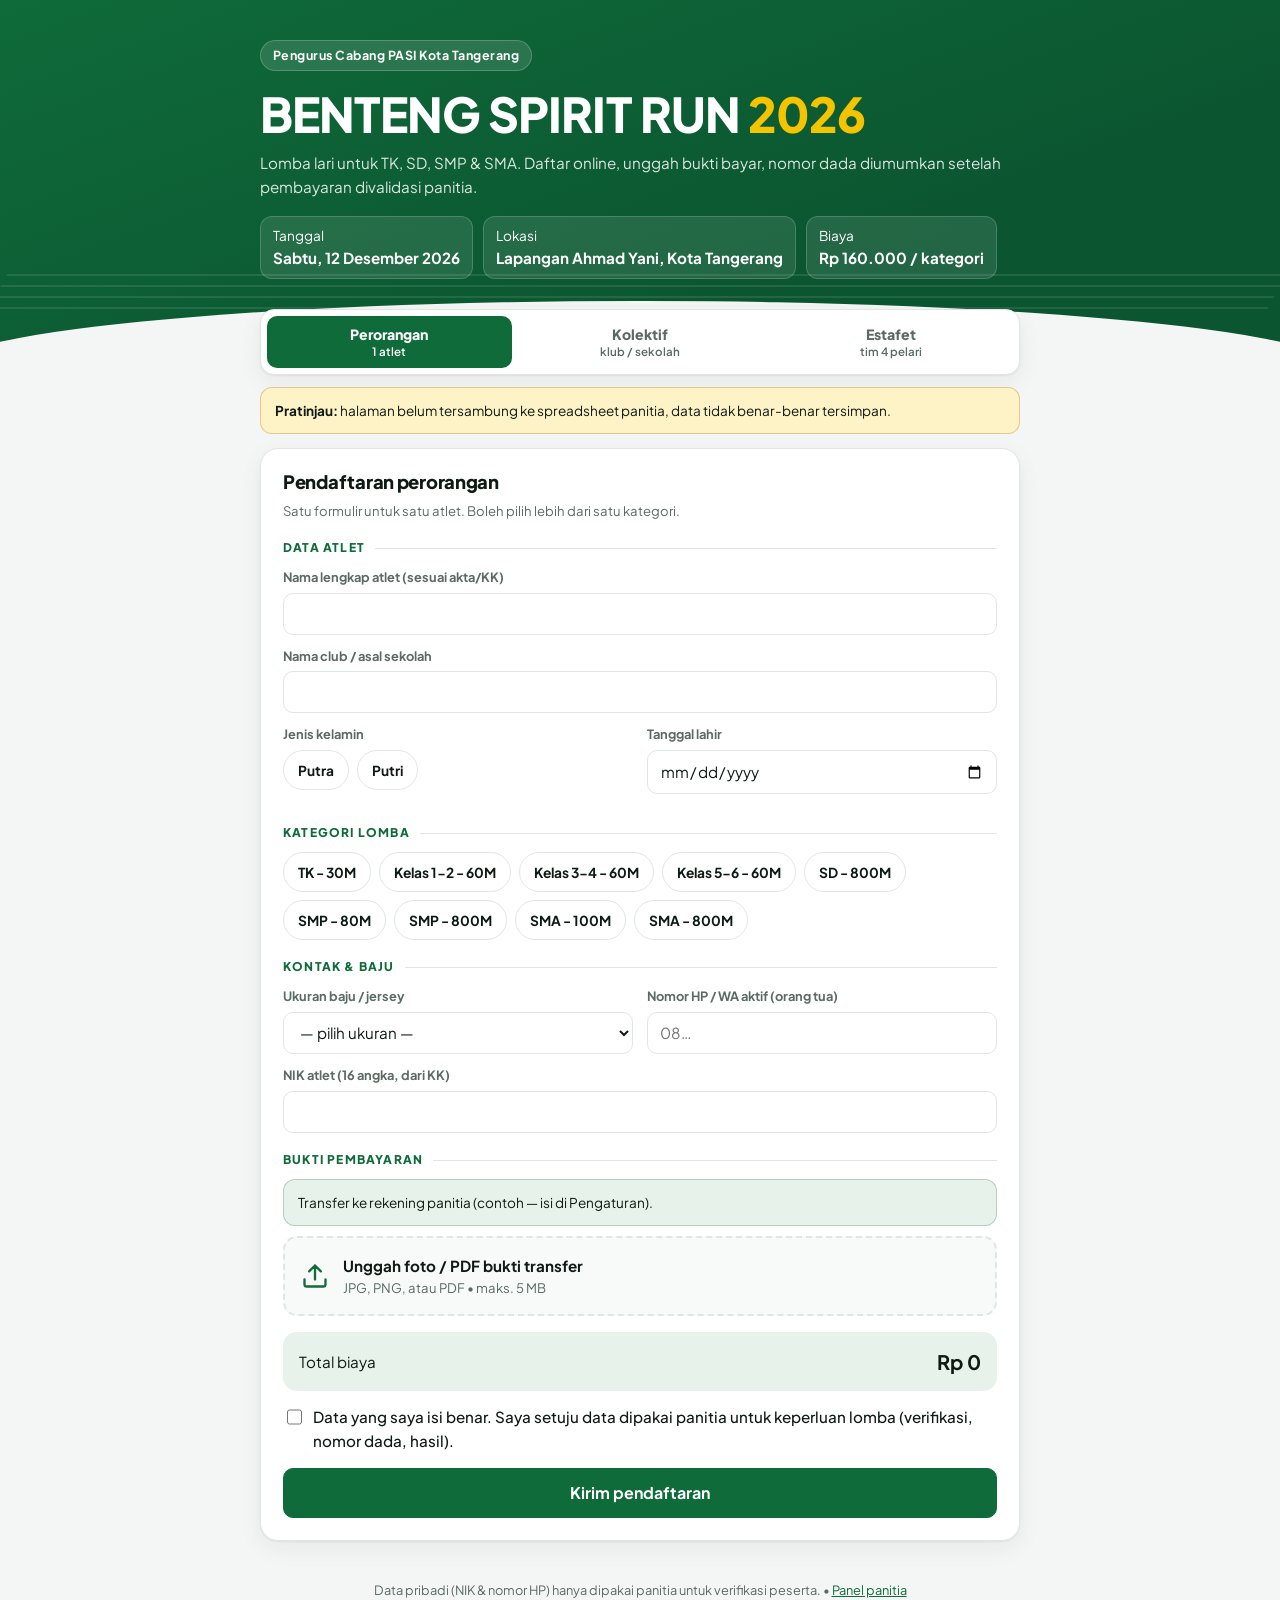
==== daftar.html @ 8a12baec "Terbitkan website" ====
<!doctype html>
<html lang="id">
<head>
<meta charset="utf-8">
<meta name="viewport" content="width=device-width,initial-scale=1">
<title>Pendaftaran Benteng Spirit Run</title>
<meta name="description" content="Pendaftaran online lomba atletik Benteng Spirit Run — PASI Kota Tangerang. Daftar perorangan, kolektif per klub/sekolah, atau tim estafet.">
<meta property="og:title" content="Pendaftaran Benteng Spirit Run">
<meta property="og:description" content="Daftar lomba lari anak & pelajar: perorangan, kolektif klub/sekolah, dan estafet. Unggah bukti bayar langsung.">
<meta name="theme-color" content="#0f6b3a">
<link rel="icon" href="data:image/svg+xml,%3Csvg xmlns='http://www.w3.org/2000/svg' viewBox='0 0 32 32'%3E%3Crect width='32' height='32' rx='8' fill='%230f6b3a'/%3E%3Cpath d='M7 22h4l3-9 4 11 3-7h4' fill='none' stroke='%23f5c400' stroke-width='3' stroke-linecap='round' stroke-linejoin='round'/%3E%3C/svg%3E">
<link rel="preconnect" href="https://fonts.googleapis.com"><link rel="preconnect" href="https://fonts.gstatic.com" crossorigin>
<link href="https://fonts.googleapis.com/css2?family=Plus+Jakarta+Sans:wght@400;500;600;700;800&display=swap" rel="stylesheet">
<link rel="stylesheet" href="assets/app.css">
<style>
  body{background:var(--bg)}
  .hero{position:relative;overflow:hidden;background:linear-gradient(160deg,#0f6b3a 0%,#0b5530 70%);color:#fff;padding:40px 16px 90px}
  .hero::after{content:"";position:absolute;left:-5%;right:-5%;bottom:-2px;height:70px;background:var(--bg);border-radius:50% 50% 0 0/100% 100% 0 0}
  .hero .lanes{position:absolute;inset:auto 0 60px 0;height:44px;background:repeating-linear-gradient(0deg,rgb(255 255 255/.14) 0 2px,transparent 2px 11px);transform:skewX(-30deg);opacity:.7}
  .hero-in{width:min(760px,100%);margin:auto;position:relative;z-index:1}
  .hero .eyebrow{display:inline-flex;gap:8px;align-items:center;background:rgb(255 255 255/.12);border:1px solid rgb(255 255 255/.2);padding:5px 12px;border-radius:999px;font-size:.78rem;font-weight:700;letter-spacing:.04em}
  .hero h1{font-size:clamp(1.9rem,5vw + .5rem,3rem);margin:14px 0 8px;color:#fff;letter-spacing:-.02em}
  .hero h1 span{color:var(--accent)}
  .hero p{color:rgb(255 255 255/.85);margin:0}
  .facts{display:flex;flex-wrap:wrap;gap:10px;margin-top:18px}
  .facts div{background:rgb(255 255 255/.1);border:1px solid rgb(255 255 255/.18);border-radius:12px;padding:8px 12px;font-size:.85rem}
  .facts b{display:block;font-size:.95rem}
  .wrapf{width:min(760px,100% - 24px);margin:-60px auto 40px;position:relative;z-index:2}
  .tabs{display:grid;grid-template-columns:repeat(3,1fr);gap:6px;background:var(--surface);border:1px solid var(--line);border-radius:14px;padding:6px;box-shadow:var(--shadow)}
  .tabs button{border:0;background:none;border-radius:10px;padding:10px 6px;font-weight:800;cursor:pointer;color:var(--muted);font-size:.88rem;line-height:1.2}
  .tabs button small{display:block;font-weight:600;font-size:.72rem;margin-top:2px}
  .tabs button[aria-selected="true"]{background:var(--brand);color:var(--on-brand)}
  .formcard{background:var(--surface);border:1px solid var(--line);border-radius:18px;padding:22px;margin-top:14px;box-shadow:var(--shadow)}
  .formcard h2{font-size:1.15rem}
  .sec{font-size:.75rem;font-weight:800;letter-spacing:.1em;text-transform:uppercase;color:var(--brand);margin:18px 0 10px;display:flex;align-items:center;gap:10px}
  .sec::after{content:"";flex:1;height:1px;background:var(--line)}
  .chips{display:flex;flex-wrap:wrap;gap:8px}
  .chip{position:relative}
  .chip input{position:absolute;opacity:0;inset:0;cursor:pointer}
  .chip span{display:inline-flex;align-items:center;min-height:40px;padding:0 14px;border-radius:999px;border:1.5px solid var(--line);font-weight:700;font-size:.86rem;background:var(--surface);transition:.15s}
  .chip input:checked+span{background:var(--brand-soft);border-color:var(--brand);color:var(--brand)}
  .chip input:focus-visible+span{outline:3px solid color-mix(in srgb,var(--brand) 60%,transparent);outline-offset:2px}
  .drop{display:flex;align-items:center;gap:14px;border:2px dashed var(--line);border-radius:14px;padding:16px;cursor:pointer;background:var(--surface-2);transition:.15s}
  .drop:hover,.drop.over{border-color:var(--brand);background:var(--brand-soft)}
  .drop svg{width:28px;height:28px;color:var(--brand);flex:none}
  .drop img{width:64px;height:64px;object-fit:cover;border-radius:10px}
  .total{display:flex;justify-content:space-between;align-items:center;gap:12px;flex-wrap:wrap;background:var(--brand-soft);border-radius:14px;padding:14px 16px;margin-top:16px}
  .total b{font-size:1.25rem}
  .rowk{border:1px solid var(--line);border-radius:14px;padding:14px;margin-bottom:10px;position:relative;background:var(--surface-2)}
  .rowk .no{position:absolute;top:-10px;left:12px;background:var(--brand);color:var(--on-brand);font-weight:800;font-size:.72rem;padding:2px 9px;border-radius:999px}
  .rowk .del{position:absolute;top:8px;right:8px}
  .done{text-align:center;padding:30px 10px}
  .done .ok{width:72px;height:72px;border-radius:50%;background:var(--ok-bg);color:var(--ok);display:grid;place-items:center;margin:0 auto 14px}
  .done .ok svg{width:38px;height:38px}
  footer{text-align:center;color:var(--muted);font-size:.8rem;padding:0 16px 30px}
  .err{color:var(--bad);font-size:.8rem;font-weight:700}
</style>
</head>
<body>
<header class="hero">
  <div class="lanes" aria-hidden="true"></div>
  <div class="hero-in">
    <span class="eyebrow" id="h-org">PASI Kota Tangerang</span>
    <h1 id="h-nama">BENTENG SPIRIT <span>RUN</span></h1>
    <p>Lomba lari untuk TK, SD, SMP & SMA. Daftar online, unggah bukti bayar, nomor dada diumumkan setelah pembayaran divalidasi panitia.</p>
    <div class="facts" id="facts"></div>
  </div>
</header>

<main class="wrapf">
  <div class="tabs" role="tablist" aria-label="Jenis pendaftaran">
    <button role="tab" aria-selected="true" data-tab="perorangan">Perorangan<small>1 atlet</small></button>
    <button role="tab" aria-selected="false" data-tab="kolektif">Kolektif<small>klub / sekolah</small></button>
    <button role="tab" aria-selected="false" data-tab="estafet">Estafet<small>tim 4 pelari</small></button>
  </div>
  <div id="note-top"></div>
  <section class="formcard" id="panel"></section>
</main>
<footer>Data pribadi (NIK & nomor HP) hanya dipakai panitia untuk verifikasi peserta. • <a href="index.html">Panel panitia</a></footer>

<div id="toasts" class="toasts" aria-live="polite"></div>
<div id="loading" class="loading hidden" role="alert"><div style="text-align:center"><div class="spinner" style="margin:auto"></div><p id="loading-msg">Mengirim…</p></div></div>

<script src="assets/config.js"></script>
<script src="assets/api.js"></script>
<script src="assets/daftar.js"></script>
</body>
</html>
---- assets/app.css ----
:root{
  --brand:#0f6b3a; --brand-2:#0b5530; --brand-soft:#e6f2ea; --on-brand:#ffffff; --accent:#f5c400; --on-accent:#1d1800;
  --bg:#f4f6f5; --surface:#ffffff; --surface-2:#f8faf9; --line:#e0e7e3; --text:#0f1a14; --muted:#5b6b63;
  --ok:#15803d; --ok-bg:#dcfce7; --warn:#a16207; --warn-bg:#fef3c7; --bad:#b91c1c; --bad-bg:#fee2e2; --info:#1d4ed8; --info-bg:#dbeafe;
  --radius:14px; --radius-sm:10px;
  --shadow:0 1px 2px rgb(15 26 20/.06),0 8px 24px rgb(15 26 20/.06);
  --font:"Plus Jakarta Sans",system-ui,-apple-system,"Segoe UI",Roboto,sans-serif;
  --side:252px;
  color-scheme:light;
}
@media (prefers-color-scheme:dark){:root:not([data-theme="light"]){
  --brand:#4ccf86; --brand-2:#36b56f; --on-brand:#04140b; --brand-soft:#11261b; --bg:#0a100d; --surface:#111a15; --surface-2:#0e1612; --line:#22322a; --text:#e6efe9; --muted:#97a89f;
  --ok:#4ade80; --ok-bg:#12301e; --warn:#fbbf24; --warn-bg:#33270b; --bad:#f87171; --bad-bg:#3a1414; --info:#93c5fd; --info-bg:#142540;
  --shadow:0 1px 2px rgb(0 0 0/.4),0 8px 24px rgb(0 0 0/.35); color-scheme:dark;}}
:root[data-theme="dark"]{
  --brand:#4ccf86; --brand-2:#36b56f; --on-brand:#04140b; --brand-soft:#11261b; --bg:#0a100d; --surface:#111a15; --surface-2:#0e1612; --line:#22322a; --text:#e6efe9; --muted:#97a89f;
  --ok:#4ade80; --ok-bg:#12301e; --warn:#fbbf24; --warn-bg:#33270b; --bad:#f87171; --bad-bg:#3a1414; --info:#93c5fd; --info-bg:#142540;
  --shadow:0 1px 2px rgb(0 0 0/.4),0 8px 24px rgb(0 0 0/.35); color-scheme:dark;}

*,*::before,*::after{box-sizing:border-box}
html{-webkit-text-size-adjust:100%}
body{margin:0;font-family:var(--font);font-size:.95rem;line-height:1.55;color:var(--text);background:var(--bg);-webkit-font-smoothing:antialiased}
h1,h2,h3,h4{line-height:1.2;letter-spacing:-.015em;margin:0 0 .4em;text-wrap:balance}
h1{font-size:clamp(1.35rem,1.2vw + 1rem,1.75rem);font-weight:800}
h2{font-size:1.15rem;font-weight:800}
h3{font-size:1rem;font-weight:700}
p{margin:0 0 .8em}
a{color:var(--brand)}
button,input,select,textarea{font:inherit;color:inherit}
:focus-visible{outline:3px solid color-mix(in srgb,var(--brand) 70%,transparent);outline-offset:2px;border-radius:8px}
.sr{position:absolute;width:1px;height:1px;overflow:hidden;clip:rect(0 0 0 0)}
.muted{color:var(--muted)}
.small{font-size:.82rem}
.num{font-variant-numeric:tabular-nums}
.nowrap{white-space:nowrap}
.hidden{display:none!important}

/* ---------- Tata letak ---------- */
.app{display:grid;grid-template-columns:var(--side) 1fr;min-height:100dvh}
.side{position:sticky;top:0;height:100dvh;overflow-y:auto;background:var(--surface);border-right:1px solid var(--line);padding:18px 14px;display:flex;flex-direction:column;gap:6px}
.brand{display:flex;align-items:center;gap:10px;padding:4px 8px 14px;border-bottom:1px solid var(--line);margin-bottom:8px}
.brand-mark{width:40px;height:40px;border-radius:11px;background:linear-gradient(150deg,#0f6b3a,#0b5530);display:grid;place-items:center;color:#fff;flex:none;box-shadow:inset 0 -3px 0 var(--accent)}
.brand b{display:block;font-size:.95rem;line-height:1.15}
.brand span{font-size:.75rem;color:var(--muted)}
.nav-group{font-size:.7rem;font-weight:800;letter-spacing:.1em;text-transform:uppercase;color:var(--muted);padding:14px 10px 4px}
.nav-link{display:flex;align-items:center;gap:10px;padding:9px 10px;border-radius:10px;text-decoration:none;color:var(--text);font-weight:600;font-size:.9rem;border:0;background:none;width:100%;text-align:left;cursor:pointer}
.nav-link svg{width:18px;height:18px;flex:none;color:var(--muted)}
.nav-link:hover{background:var(--surface-2)}
.nav-link[aria-current="page"]{background:var(--brand-soft);color:var(--brand)}
.nav-link[aria-current="page"] svg{color:var(--brand)}
.nav-link .badge{margin-left:auto}
.side-foot{margin-top:auto;padding-top:12px;border-top:1px solid var(--line);display:flex;flex-direction:column;gap:6px}
.main{min-width:0;display:flex;flex-direction:column}
.topbar{position:sticky;top:0;z-index:30;display:flex;align-items:center;gap:12px;padding:10px 24px;background:color-mix(in srgb,var(--bg) 85%,transparent);backdrop-filter:blur(10px);-webkit-backdrop-filter:blur(10px);border-bottom:1px solid var(--line);min-height:60px}
.topbar .burger{display:none}
.topbar .where{font-weight:700}
.topbar .grow{flex:1}
.sync{font-size:.8rem;color:var(--muted);display:flex;align-items:center;gap:6px}
.sync i{width:8px;height:8px;border-radius:50%;background:var(--ok);display:inline-block}
.sync.demo i{background:var(--accent)}
.sync.err i{background:var(--bad)}
.content{padding:24px;max-width:1400px;width:100%}
.page-head{display:flex;justify-content:space-between;align-items:flex-end;gap:16px;flex-wrap:wrap;margin-bottom:18px}
.page-head p{margin:0;color:var(--muted)}
.toolbar{display:flex;gap:8px;flex-wrap:wrap;align-items:center}
.scrim{display:none}
@media (max-width:960px){
  .app{grid-template-columns:1fr}
  .side{position:fixed;inset:0 auto 0 0;width:min(300px,86vw);z-index:60;transform:translateX(-105%);transition:transform .25s ease;box-shadow:var(--shadow)}
  .side.open{transform:none}
  .scrim.show{display:block;position:fixed;inset:0;background:rgb(0 0 0/.35);z-index:55}
  .topbar{padding:8px 14px}
  .topbar .burger{display:inline-flex}
  .content{padding:16px}
}

/* ---------- Tombol & input ---------- */
.btn{display:inline-flex;align-items:center;justify-content:center;gap:8px;min-height:40px;padding:0 16px;border-radius:10px;border:1px solid var(--line);background:var(--surface);font-weight:700;font-size:.88rem;cursor:pointer;text-decoration:none;color:var(--text);transition:background .15s,border-color .15s,transform .15s,box-shadow .15s;white-space:nowrap}
.btn svg{width:17px;height:17px;flex:none}
.btn:hover{border-color:color-mix(in srgb,var(--brand) 50%,var(--line))}
.btn:active{transform:translateY(1px)}
.btn[disabled]{opacity:.55;cursor:not-allowed}
.btn-brand{background:var(--brand);border-color:var(--brand);color:var(--on-brand)}
.btn-brand:hover{background:var(--brand-2);border-color:var(--brand-2)}
.btn-accent{background:var(--accent);border-color:var(--accent);color:var(--on-accent)}
.btn-accent:hover{box-shadow:0 6px 18px rgb(245 196 0/.35)}
.btn-ghost{background:transparent;border-color:transparent}
.btn-ghost:hover{background:var(--surface-2)}
.btn-danger{color:var(--bad)}
.btn-danger:hover{border-color:var(--bad);background:var(--bad-bg)}
.btn-sm{min-height:32px;padding:0 10px;font-size:.8rem;border-radius:8px}
.btn-icon{width:40px;padding:0}
.btn-sm.btn-icon{width:32px}
.split-btn{position:relative;display:inline-flex}
.menu-pop{position:absolute;right:0;top:calc(100% + 6px);min-width:240px;background:var(--surface);border:1px solid var(--line);border-radius:12px;box-shadow:var(--shadow);padding:6px;z-index:40;display:none}
.menu-pop.open{display:block}
.menu-pop button{display:flex;align-items:center;gap:10px;width:100%;padding:9px 10px;border:0;background:none;border-radius:8px;cursor:pointer;text-align:left;font-weight:600;font-size:.86rem}
.menu-pop button:hover{background:var(--surface-2)}
.menu-pop button svg{width:17px;height:17px;color:var(--muted)}
.menu-pop hr{border:0;border-top:1px solid var(--line);margin:4px 0}

.field{display:flex;flex-direction:column;gap:5px;margin-bottom:12px;min-width:0}
.field>span{font-size:.8rem;font-weight:700;color:var(--muted)}
.input,select.input,textarea.input{width:100%;min-height:42px;padding:8px 12px;border-radius:10px;border:1px solid var(--line);background:var(--surface);outline:none;transition:border-color .15s,box-shadow .15s}
textarea.input{min-height:90px;resize:vertical}
.input:focus{border-color:var(--brand);box-shadow:0 0 0 3px color-mix(in srgb,var(--brand) 18%,transparent)}
.input-sm{min-height:34px;padding:4px 10px;font-size:.85rem;border-radius:8px}
.search{position:relative;flex:1;min-width:200px;max-width:380px}
.search svg{position:absolute;left:11px;top:50%;transform:translateY(-50%);width:17px;height:17px;color:var(--muted);pointer-events:none}
.search .input{padding-left:36px}
.grid-2{display:grid;grid-template-columns:repeat(2,minmax(0,1fr));gap:0 14px}
.grid-3{display:grid;grid-template-columns:repeat(3,minmax(0,1fr));gap:0 14px}
@media (max-width:640px){.grid-2,.grid-3{grid-template-columns:1fr}}
.check{display:inline-flex;align-items:center;gap:8px;cursor:pointer;font-weight:600}
.check input{width:18px;height:18px;accent-color:var(--brand)}
.switch{position:relative;display:inline-flex;align-items:center;gap:10px;cursor:pointer;font-weight:600}
.switch input{appearance:none;width:42px;height:24px;border-radius:999px;background:var(--line);position:relative;cursor:pointer;transition:background .2s;margin:0}
.switch input::after{content:"";position:absolute;top:3px;left:3px;width:18px;height:18px;border-radius:50%;background:#fff;transition:transform .2s;box-shadow:0 1px 3px rgb(0 0 0/.2)}
.switch input:checked{background:var(--brand)}
.switch input:checked::after{transform:translateX(18px)}

.seg{display:inline-flex;background:var(--surface-2);border:1px solid var(--line);border-radius:10px;padding:3px;gap:2px;flex-wrap:wrap}
.seg button{border:0;background:none;padding:6px 12px;border-radius:8px;font-weight:700;font-size:.82rem;cursor:pointer;color:var(--muted)}
.seg button[aria-pressed="true"]{background:var(--surface);color:var(--text);box-shadow:0 1px 3px rgb(0 0 0/.08)}

/* ---------- Kartu & KPI ---------- */
.card{background:var(--surface);border:1px solid var(--line);border-radius:var(--radius);padding:20px}
.card-head{display:flex;justify-content:space-between;align-items:center;gap:12px;flex-wrap:wrap;margin-bottom:14px}
.card-head h2,.card-head h3{margin:0}
.stack{display:flex;flex-direction:column;gap:16px}
.cols{display:grid;gap:16px;grid-template-columns:repeat(auto-fit,minmax(min(100%,320px),1fr))}
.cols-2-1{display:grid;gap:16px;grid-template-columns:minmax(0,2fr) minmax(0,1fr)}
@media (max-width:1100px){.cols-2-1{grid-template-columns:1fr}}
.kpis{display:grid;gap:14px;grid-template-columns:repeat(auto-fit,minmax(170px,1fr));margin-bottom:16px}
.kpi{background:var(--surface);border:1px solid var(--line);border-radius:var(--radius);padding:16px 18px;position:relative;overflow:hidden}
.kpi .lbl{font-size:.76rem;font-weight:700;color:var(--muted);text-transform:uppercase;letter-spacing:.06em}
.kpi .val{font-size:1.9rem;font-weight:800;line-height:1.1;margin-top:6px;font-variant-numeric:tabular-nums}
.kpi .sub{font-size:.78rem;color:var(--muted);margin-top:2px}
.kpi::after{content:"";position:absolute;right:-18px;top:-18px;width:70px;height:70px;border-radius:50%;background:var(--brand-soft)}
.kpi.hl{background:linear-gradient(150deg,#0f6b3a,#0b5530);color:#fff;border-color:transparent}
.kpi.hl .lbl,.kpi.hl .sub{color:rgb(255 255 255/.8)}
.kpi.hl::after{background:rgb(255 255 255/.12)}
.kpi.warn .val{color:var(--warn)}
.kpi.bad .val{color:var(--bad)}

/* ---------- Tabel ---------- */
.table-wrap{overflow:auto;border:1px solid var(--line);border-radius:12px;background:var(--surface);max-height:calc(100dvh - 250px)}
.table-wrap.free{max-height:none}
table.t.wide{min-width:1080px}
table.t{width:100%;border-collapse:separate;border-spacing:0;font-size:.86rem}
table.t th,table.t td{padding:9px 12px;text-align:left;border-bottom:1px solid var(--line);vertical-align:middle}
table.t thead th{position:sticky;top:0;background:var(--surface-2);z-index:2;font-size:.74rem;text-transform:uppercase;letter-spacing:.05em;color:var(--muted);font-weight:800;white-space:nowrap}
table.t tbody tr:hover td{background:color-mix(in srgb,var(--brand-soft) 45%,transparent)}
table.t tbody tr:last-child td{border-bottom:0}
table.t td.c,table.t th.c{text-align:center}
table.t td.r,table.t th.r{text-align:right}
table.t tfoot td{font-weight:800;background:var(--surface-2);position:sticky;bottom:0}
.sortable{cursor:pointer;user-select:none}
.sortable::after{content:" ↕";opacity:.35}
.sortable[data-dir="asc"]::after{content:" ↑";opacity:1}
.sortable[data-dir="desc"]::after{content:" ↓";opacity:1}
.name{font-weight:700}
.sub-line{font-size:.76rem;color:var(--muted)}
.empty{padding:40px 16px;text-align:center;color:var(--muted)}
.empty svg{width:40px;height:40px;opacity:.5;display:block;margin:0 auto 8px}

.tag{display:inline-flex;align-items:center;gap:5px;padding:2px 9px;border-radius:999px;font-size:.74rem;font-weight:800;white-space:nowrap}
.tag.ok{background:var(--ok-bg);color:var(--ok)}
.tag.warn{background:var(--warn-bg);color:var(--warn)}
.tag.bad{background:var(--bad-bg);color:var(--bad)}
.tag.info{background:var(--info-bg);color:var(--info)}
.tag.neutral{background:var(--surface-2);color:var(--muted);border:1px solid var(--line)}
.badge{display:inline-grid;place-items:center;min-width:22px;height:20px;padding:0 6px;border-radius:999px;background:var(--bad);color:#fff;font-size:.7rem;font-weight:800}
.bib{display:inline-grid;place-items:center;min-width:46px;height:28px;padding:0 8px;border-radius:7px;font-weight:800;font-variant-numeric:tabular-nums;border:2px solid currentColor;font-size:.85rem}
.bib.Kuning{color:#a37f00;background:#fff8d6}
.bib.Merah{color:#c0262d;background:#fdecec}
.bib.Biru{color:#1f5fbf;background:#e8f0fc}
.bib.Abu-abu{color:#5d6470;background:#eef0f3}
.bib.none{color:var(--muted);border-style:dashed;background:transparent}

/* ---------- Grafik batang ---------- */
.bars{display:flex;flex-direction:column;gap:10px}
.bar-row{display:grid;grid-template-columns:140px 1fr 56px;gap:10px;align-items:center;font-size:.84rem}
.bar-track{height:14px;border-radius:999px;background:var(--surface-2);overflow:hidden;display:flex;border:1px solid var(--line)}
.bar-a{background:var(--brand)}
.bar-b{background:var(--accent)}
.legend{display:flex;gap:14px;font-size:.78rem;color:var(--muted);margin-bottom:10px}
.legend i{display:inline-block;width:10px;height:10px;border-radius:3px;margin-right:5px;vertical-align:-1px}
@media (max-width:520px){.bar-row{grid-template-columns:96px 1fr 44px}}

/* ---------- Seri / lintasan ---------- */
.heats{display:grid;gap:14px;grid-template-columns:repeat(auto-fill,minmax(min(100%,380px),1fr))}
.heat{border:1px solid var(--line);border-radius:12px;overflow:hidden;background:var(--surface)}
.heat-head{display:flex;justify-content:space-between;align-items:center;padding:9px 12px;background:var(--brand);color:var(--on-brand);font-weight:800}
.heat table{width:100%;border-collapse:collapse;font-size:.84rem}
.heat td,.heat th{padding:6px 8px;border-bottom:1px solid var(--line);text-align:left}
.heat th{font-size:.7rem;text-transform:uppercase;color:var(--muted);background:var(--surface-2)}
.heat td.ln{width:34px;text-align:center;font-weight:800;color:var(--brand)}
.heat .time{width:92px}
.heat .time input{width:100%;min-height:32px;padding:2px 8px;border:1px solid var(--line);border-radius:7px;background:var(--surface);text-align:right;font-variant-numeric:tabular-nums}
.heat .time input:focus{border-color:var(--brand);outline:none;box-shadow:0 0 0 3px color-mix(in srgb,var(--brand) 18%,transparent)}
.heat tr.drag-over td{background:var(--brand-soft)}
.rank{display:inline-grid;place-items:center;width:24px;height:24px;border-radius:50%;font-size:.75rem;font-weight:800;background:var(--surface-2)}
.rank.g{background:#facc15;color:#422006}.rank.s{background:#cbd5e1;color:#1e293b}.rank.b{background:#d6a36b;color:#3b1d06}
.medal{display:inline-flex;align-items:center;gap:6px;font-weight:800}
.medal i{width:14px;height:14px;border-radius:50%;display:inline-block}
.m1 i{background:#facc15}.m2 i{background:#cbd5e1}.m3 i{background:#d6a36b}

/* ---------- Dialog & toast ---------- */
dialog{border:0;border-radius:16px;padding:0;width:min(640px,calc(100vw - 24px));max-height:calc(100dvh - 24px);background:var(--surface);color:var(--text);box-shadow:0 30px 80px rgb(0 0 0/.3)}
dialog::backdrop{background:rgb(8 15 11/.5);backdrop-filter:blur(2px)}
.dlg-head{display:flex;justify-content:space-between;align-items:center;padding:16px 20px;border-bottom:1px solid var(--line);position:sticky;top:0;background:var(--surface);z-index:2}
.dlg-head h2{margin:0}
.dlg-body{padding:18px 20px;overflow:auto}
.dlg-foot{display:flex;justify-content:flex-end;gap:8px;padding:14px 20px;border-top:1px solid var(--line);position:sticky;bottom:0;background:var(--surface)}
dialog.wide{width:min(980px,calc(100vw - 24px))}
.toasts{position:fixed;right:16px;bottom:16px;z-index:100;display:flex;flex-direction:column;gap:8px;max-width:min(380px,calc(100vw - 32px))}
.toast{background:var(--text);color:var(--bg);padding:12px 16px;border-radius:12px;box-shadow:var(--shadow);font-weight:600;font-size:.88rem;animation:tin .25s ease}
.toast.err{background:var(--bad);color:#fff}
.toast.ok{background:var(--ok);color:#fff}
@keyframes tin{from{opacity:0;transform:translateY(8px)}}
.loading{position:fixed;inset:0;display:grid;place-items:center;background:color-mix(in srgb,var(--bg) 70%,transparent);z-index:90;backdrop-filter:blur(2px)}
.spinner{width:42px;height:42px;border-radius:50%;border:4px solid var(--line);border-top-color:var(--brand);animation:spin .8s linear infinite}
.loading p{margin-top:12px;font-weight:700;text-align:center}
@keyframes spin{to{transform:rotate(360deg)}}

/* ---------- Login ---------- */
.login{min-height:100dvh;display:grid;place-items:center;padding:24px;background:
  radial-gradient(900px 500px at 10% -10%,color-mix(in srgb,var(--brand) 22%,transparent),transparent),
  radial-gradient(700px 400px at 110% 110%,color-mix(in srgb,var(--accent) 25%,transparent),transparent),var(--bg)}
.login-card{width:min(440px,100%);background:var(--surface);border:1px solid var(--line);border-radius:20px;padding:28px;box-shadow:var(--shadow)}
.login-card .brand{border:0;padding:0;margin-bottom:18px}
.track-art{height:10px;border-radius:999px;margin:4px 0 20px;background:repeating-linear-gradient(90deg,var(--brand) 0 40px,var(--accent) 40px 48px)}
.note{padding:12px 14px;border-radius:12px;background:var(--brand-soft);font-size:.85rem;border:1px solid color-mix(in srgb,var(--brand) 25%,transparent)}
.note.warn{background:var(--warn-bg);border-color:color-mix(in srgb,var(--warn) 30%,transparent)}
.steps{counter-reset:s;list-style:none;padding:0;margin:0}
.steps li{counter-increment:s;position:relative;padding:0 0 12px 38px}
.steps li::before{content:counter(s);position:absolute;left:0;top:0;width:26px;height:26px;border-radius:50%;background:var(--brand);color:var(--on-brand);font-weight:800;display:grid;place-items:center;font-size:.8rem}
code,.mono{font-family:ui-monospace,SFMono-Regular,Consolas,monospace;font-size:.84em;background:var(--surface-2);padding:1px 6px;border-radius:6px;border:1px solid var(--line);word-break:break-all}

@media (prefers-reduced-motion:reduce){*{animation:none!important;transition:none!important}}
@media print{.side,.topbar,.toolbar,.btn{display:none!important}.app{display:block}.content{padding:0}}
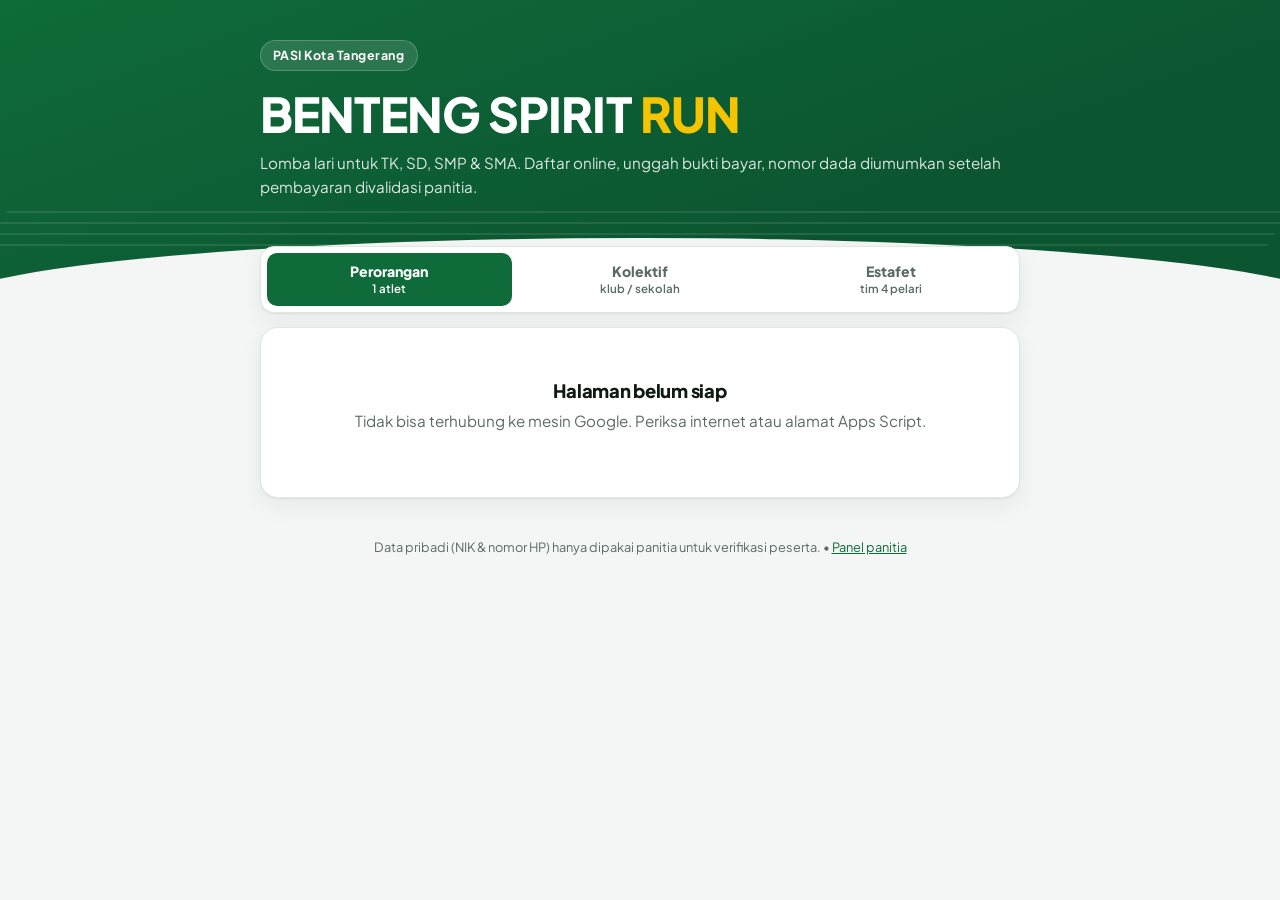
==== commit 8cca9d11: "Penanda versi aset" ====
--- a/daftar.html
+++ b/daftar.html
@@ -11,7 +11,7 @@
 <link rel="icon" href="data:image/svg+xml,%3Csvg xmlns='http://www.w3.org/2000/svg' viewBox='0 0 32 32'%3E%3Crect width='32' height='32' rx='8' fill='%230f6b3a'/%3E%3Cpath d='M7 22h4l3-9 4 11 3-7h4' fill='none' stroke='%23f5c400' stroke-width='3' stroke-linecap='round' stroke-linejoin='round'/%3E%3C/svg%3E">
 <link rel="preconnect" href="https://fonts.googleapis.com"><link rel="preconnect" href="https://fonts.gstatic.com" crossorigin>
 <link href="https://fonts.googleapis.com/css2?family=Plus+Jakarta+Sans:wght@400;500;600;700;800&display=swap" rel="stylesheet">
-<link rel="stylesheet" href="assets/app.css">
+<link rel="stylesheet" href="assets/app.css?v=3">
 <style>
   body{background:var(--bg)}
   .hero{position:relative;overflow:hidden;background:linear-gradient(160deg,#0f6b3a 0%,#0b5530 70%);color:#fff;padding:40px 16px 90px}
@@ -81,8 +81,8 @@
 <div id="toasts" class="toasts" aria-live="polite"></div>
 <div id="loading" class="loading hidden" role="alert"><div style="text-align:center"><div class="spinner" style="margin:auto"></div><p id="loading-msg">Mengirim…</p></div></div>
 
-<script src="assets/config.js"></script>
-<script src="assets/api.js"></script>
-<script src="assets/daftar.js"></script>
+<script src="assets/config.js?v=3"></script>
+<script src="assets/api.js?v=3"></script>
+<script src="assets/daftar.js?v=3"></script>
 </body>
 </html>
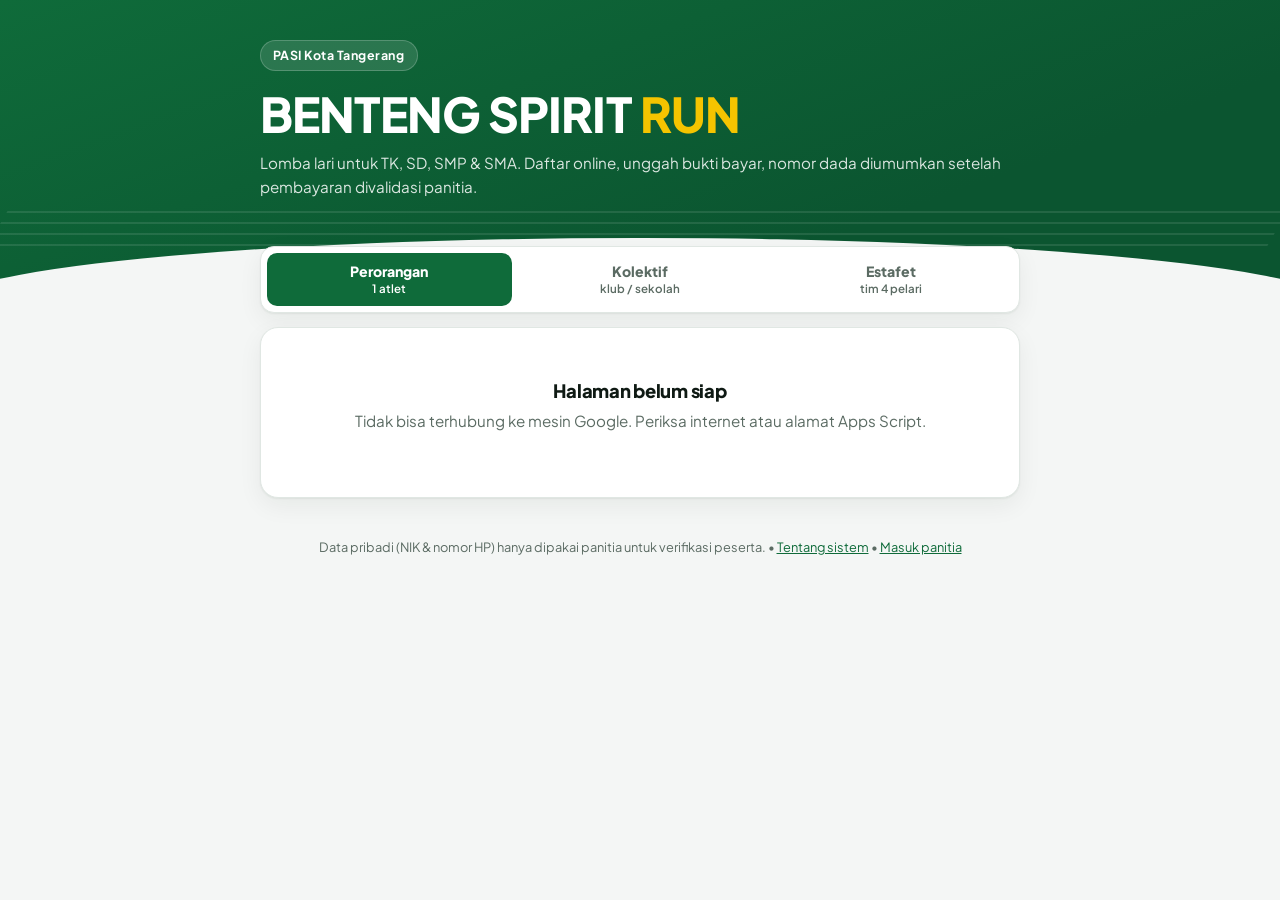
==== commit 898496c7: "Halaman promosi, halaman login, panel dipindah ke panel.html" ====
--- a/daftar.html
+++ b/daftar.html
@@ -11,7 +11,7 @@
 <link rel="icon" href="data:image/svg+xml,%3Csvg xmlns='http://www.w3.org/2000/svg' viewBox='0 0 32 32'%3E%3Crect width='32' height='32' rx='8' fill='%230f6b3a'/%3E%3Cpath d='M7 22h4l3-9 4 11 3-7h4' fill='none' stroke='%23f5c400' stroke-width='3' stroke-linecap='round' stroke-linejoin='round'/%3E%3C/svg%3E">
 <link rel="preconnect" href="https://fonts.googleapis.com"><link rel="preconnect" href="https://fonts.gstatic.com" crossorigin>
 <link href="https://fonts.googleapis.com/css2?family=Plus+Jakarta+Sans:wght@400;500;600;700;800&display=swap" rel="stylesheet">
-<link rel="stylesheet" href="assets/app.css?v=3">
+<link rel="stylesheet" href="assets/app.css?v=9">
 <style>
   body{background:var(--bg)}
   .hero{position:relative;overflow:hidden;background:linear-gradient(160deg,#0f6b3a 0%,#0b5530 70%);color:#fff;padding:40px 16px 90px}
@@ -76,13 +76,13 @@
   <div id="note-top"></div>
   <section class="formcard" id="panel"></section>
 </main>
-<footer>Data pribadi (NIK & nomor HP) hanya dipakai panitia untuk verifikasi peserta. • <a href="index.html">Panel panitia</a></footer>
+<footer>Data pribadi (NIK & nomor HP) hanya dipakai panitia untuk verifikasi peserta. • <a href="index.html">Tentang sistem</a> • <a href="login.html">Masuk panitia</a></footer>
 
 <div id="toasts" class="toasts" aria-live="polite"></div>
 <div id="loading" class="loading hidden" role="alert"><div style="text-align:center"><div class="spinner" style="margin:auto"></div><p id="loading-msg">Mengirim…</p></div></div>
 
-<script src="assets/config.js?v=3"></script>
-<script src="assets/api.js?v=3"></script>
-<script src="assets/daftar.js?v=3"></script>
+<script src="assets/config.js?v=9"></script>
+<script src="assets/api.js?v=9"></script>
+<script src="assets/daftar.js?v=9"></script>
 </body>
 </html>
--- a/assets/app.css
+++ b/assets/app.css
@@ -133,13 +133,14 @@
 @media (max-width:1100px){.cols-2-1{grid-template-columns:1fr}}
 .kpis{display:grid;gap:14px;grid-template-columns:repeat(auto-fit,minmax(170px,1fr));margin-bottom:16px}
 .kpi{background:var(--surface);border:1px solid var(--line);border-radius:var(--radius);padding:16px 18px;position:relative;overflow:hidden}
-.kpi .lbl{font-size:.76rem;font-weight:700;color:var(--muted);text-transform:uppercase;letter-spacing:.06em}
-.kpi .val{font-size:1.9rem;font-weight:800;line-height:1.1;margin-top:6px;font-variant-numeric:tabular-nums}
+.kpi .lbl{position:relative;z-index:1;padding-right:28px;font-size:.76rem;font-weight:700;color:var(--muted);text-transform:uppercase;letter-spacing:.06em}
+.kpi .val{font-size:clamp(1.3rem,1.2vw + .9rem,1.9rem);overflow-wrap:anywhere;font-weight:800;line-height:1.1;margin-top:6px;font-variant-numeric:tabular-nums}
 .kpi .sub{font-size:.78rem;color:var(--muted);margin-top:2px}
 .kpi::after{content:"";position:absolute;right:-18px;top:-18px;width:70px;height:70px;border-radius:50%;background:var(--brand-soft)}
 .kpi.hl{background:linear-gradient(150deg,#0f6b3a,#0b5530);color:#fff;border-color:transparent}
 .kpi.hl .lbl,.kpi.hl .sub{color:rgb(255 255 255/.8)}
 .kpi.hl::after{background:rgb(255 255 255/.12)}
+.kpi.sm .val{font-size:clamp(1rem,.55vw + .78rem,1.22rem);overflow-wrap:normal;white-space:nowrap}
 .kpi.warn .val{color:var(--warn)}
 .kpi.bad .val{color:var(--bad)}
 
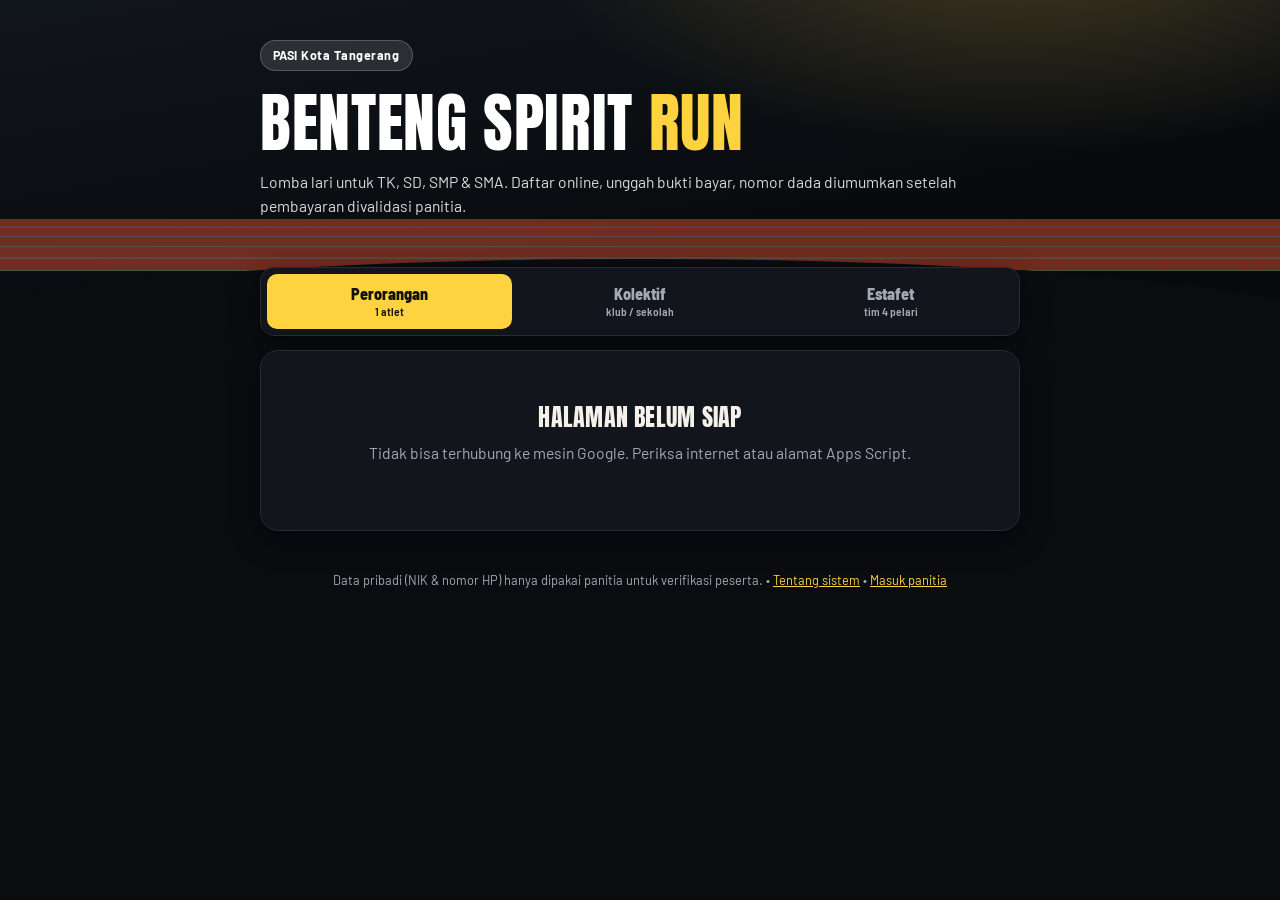
==== commit d1b59e23: "Tema Stadion Malam: gelap, kuning sorot, merah tartan (tanpa hijau)" ====
--- a/daftar.html
+++ b/daftar.html
@@ -7,20 +7,20 @@
 <meta name="description" content="Pendaftaran online lomba atletik Benteng Spirit Run — PASI Kota Tangerang. Daftar perorangan, kolektif per klub/sekolah, atau tim estafet.">
 <meta property="og:title" content="Pendaftaran Benteng Spirit Run">
 <meta property="og:description" content="Daftar lomba lari anak & pelajar: perorangan, kolektif klub/sekolah, dan estafet. Unggah bukti bayar langsung.">
-<meta name="theme-color" content="#0f6b3a">
-<link rel="icon" href="data:image/svg+xml,%3Csvg xmlns='http://www.w3.org/2000/svg' viewBox='0 0 32 32'%3E%3Crect width='32' height='32' rx='8' fill='%230f6b3a'/%3E%3Cpath d='M7 22h4l3-9 4 11 3-7h4' fill='none' stroke='%23f5c400' stroke-width='3' stroke-linecap='round' stroke-linejoin='round'/%3E%3C/svg%3E">
+<meta name="theme-color" content="#0A0C10">
+<link rel="icon" href="data:image/svg+xml,%3Csvg xmlns='http://www.w3.org/2000/svg' viewBox='0 0 32 32'%3E%3Crect width='32' height='32' rx='8' fill='%23FFD23F'/%3E%3Cpath d='M7 22h4l3-9 4 11 3-7h4' fill='none' stroke='%230A0C10' stroke-width='3' stroke-linecap='round' stroke-linejoin='round'/%3E%3C/svg%3E">
 <link rel="preconnect" href="https://fonts.googleapis.com"><link rel="preconnect" href="https://fonts.gstatic.com" crossorigin>
-<link href="https://fonts.googleapis.com/css2?family=Plus+Jakarta+Sans:wght@400;500;600;700;800&display=swap" rel="stylesheet">
-<link rel="stylesheet" href="assets/app.css?v=9">
+<link href="https://fonts.googleapis.com/css2?family=Anton&family=Barlow:wght@400;500;600;700;800&family=Barlow+Semi+Condensed:wght@600;700;800&display=swap" rel="stylesheet">
+<link rel="stylesheet" href="assets/app.css?v=10">
 <style>
   body{background:var(--bg)}
-  .hero{position:relative;overflow:hidden;background:linear-gradient(160deg,#0f6b3a 0%,#0b5530 70%);color:#fff;padding:40px 16px 90px}
+  .hero{position:relative;overflow:hidden;background:radial-gradient(700px 300px at 80% -60px,rgb(255 210 63/.22),transparent 70%),linear-gradient(170deg,#11151C 0%,#07090C 75%);color:#fff;padding:40px 16px 90px}
   .hero::after{content:"";position:absolute;left:-5%;right:-5%;bottom:-2px;height:70px;background:var(--bg);border-radius:50% 50% 0 0/100% 100% 0 0}
-  .hero .lanes{position:absolute;inset:auto 0 60px 0;height:44px;background:repeating-linear-gradient(0deg,rgb(255 255 255/.14) 0 2px,transparent 2px 11px);transform:skewX(-30deg);opacity:.7}
+  .hero .lanes{position:absolute;inset:auto -10% 40px -10%;height:90px;background:repeating-linear-gradient(0deg,rgb(244 241 234/.55) 0 2px,#C4462A 2px 18px);transform:perspective(300px) rotateX(55deg);opacity:.55}
   .hero-in{width:min(760px,100%);margin:auto;position:relative;z-index:1}
   .hero .eyebrow{display:inline-flex;gap:8px;align-items:center;background:rgb(255 255 255/.12);border:1px solid rgb(255 255 255/.2);padding:5px 12px;border-radius:999px;font-size:.78rem;font-weight:700;letter-spacing:.04em}
-  .hero h1{font-size:clamp(1.9rem,5vw + .5rem,3rem);margin:14px 0 8px;color:#fff;letter-spacing:-.02em}
-  .hero h1 span{color:var(--accent)}
+  .hero h1{font-family:var(--font-judul);font-weight:400;text-transform:uppercase;font-size:clamp(2.4rem,6vw + .5rem,4rem);margin:14px 0 8px;color:#fff;letter-spacing:.01em}
+  .hero h1 span{color:#FFD23F}
   .hero p{color:rgb(255 255 255/.85);margin:0}
   .facts{display:flex;flex-wrap:wrap;gap:10px;margin-top:18px}
   .facts div{background:rgb(255 255 255/.1);border:1px solid rgb(255 255 255/.18);border-radius:12px;padding:8px 12px;font-size:.85rem}
@@ -30,8 +30,9 @@
   .tabs button{border:0;background:none;border-radius:10px;padding:10px 6px;font-weight:800;cursor:pointer;color:var(--muted);font-size:.88rem;line-height:1.2}
   .tabs button small{display:block;font-weight:600;font-size:.72rem;margin-top:2px}
   .tabs button[aria-selected="true"]{background:var(--brand);color:var(--on-brand)}
+  .tabs button{font-family:var(--font-label);font-size:1rem}
   .formcard{background:var(--surface);border:1px solid var(--line);border-radius:18px;padding:22px;margin-top:14px;box-shadow:var(--shadow)}
-  .formcard h2{font-size:1.15rem}
+  .formcard h2{font-family:var(--font-judul);font-weight:400;text-transform:uppercase;font-size:1.5rem;letter-spacing:.01em}
   .sec{font-size:.75rem;font-weight:800;letter-spacing:.1em;text-transform:uppercase;color:var(--brand);margin:18px 0 10px;display:flex;align-items:center;gap:10px}
   .sec::after{content:"";flex:1;height:1px;background:var(--line)}
   .chips{display:flex;flex-wrap:wrap;gap:8px}
@@ -81,8 +82,8 @@
 <div id="toasts" class="toasts" aria-live="polite"></div>
 <div id="loading" class="loading hidden" role="alert"><div style="text-align:center"><div class="spinner" style="margin:auto"></div><p id="loading-msg">Mengirim…</p></div></div>
 
-<script src="assets/config.js?v=9"></script>
-<script src="assets/api.js?v=9"></script>
-<script src="assets/daftar.js?v=9"></script>
+<script src="assets/config.js?v=10"></script>
+<script src="assets/api.js?v=10"></script>
+<script src="assets/daftar.js?v=10"></script>
 </body>
 </html>
--- a/assets/app.css
+++ b/assets/app.css
@@ -1,28 +1,28 @@
 :root{
-  --brand:#0f6b3a; --brand-2:#0b5530; --brand-soft:#e6f2ea; --on-brand:#ffffff; --accent:#f5c400; --on-accent:#1d1800;
-  --bg:#f4f6f5; --surface:#ffffff; --surface-2:#f8faf9; --line:#e0e7e3; --text:#0f1a14; --muted:#5b6b63;
-  --ok:#15803d; --ok-bg:#dcfce7; --warn:#a16207; --warn-bg:#fef3c7; --bad:#b91c1c; --bad-bg:#fee2e2; --info:#1d4ed8; --info-bg:#dbeafe;
-  --radius:14px; --radius-sm:10px;
-  --shadow:0 1px 2px rgb(15 26 20/.06),0 8px 24px rgb(15 26 20/.06);
-  --font:"Plus Jakarta Sans",system-ui,-apple-system,"Segoe UI",Roboto,sans-serif;
+  /* Stadion Malam: gelap + kuning sorot + merah tartan (warna video promosi) */
+  --brand:#FFD23F; --brand-2:#F5C400; --brand-soft:#2A2614; --on-brand:#14110A; --accent:#E0613F; --on-accent:#ffffff; --tartan:#C4462A;
+  --bg:#0A0C10; --surface:#12151B; --surface-2:#171B22; --line:#272C36; --text:#F4F1EA; --muted:#A3AAB6;
+  --ok:#6FB6FF; --ok-bg:#15263D; --warn:#FFB547; --warn-bg:#352812; --bad:#FF7466; --bad-bg:#3C1915; --info:#B3C6FF; --info-bg:#1C2442;
+  --radius:12px; --radius-sm:8px;
+  --shadow:0 1px 2px rgb(0 0 0/.45),0 10px 30px rgb(0 0 0/.4);
+  --font:"Barlow",system-ui,-apple-system,"Segoe UI",Roboto,sans-serif;
+  --font-judul:"Anton","Barlow Semi Condensed",Impact,sans-serif;
+  --font-label:"Barlow Semi Condensed","Barlow",system-ui,sans-serif;
   --side:252px;
-  color-scheme:light;
+  color-scheme:dark;
 }
-@media (prefers-color-scheme:dark){:root:not([data-theme="light"]){
-  --brand:#4ccf86; --brand-2:#36b56f; --on-brand:#04140b; --brand-soft:#11261b; --bg:#0a100d; --surface:#111a15; --surface-2:#0e1612; --line:#22322a; --text:#e6efe9; --muted:#97a89f;
-  --ok:#4ade80; --ok-bg:#12301e; --warn:#fbbf24; --warn-bg:#33270b; --bad:#f87171; --bad-bg:#3a1414; --info:#93c5fd; --info-bg:#142540;
-  --shadow:0 1px 2px rgb(0 0 0/.4),0 8px 24px rgb(0 0 0/.35); color-scheme:dark;}}
-:root[data-theme="dark"]{
-  --brand:#4ccf86; --brand-2:#36b56f; --on-brand:#04140b; --brand-soft:#11261b; --bg:#0a100d; --surface:#111a15; --surface-2:#0e1612; --line:#22322a; --text:#e6efe9; --muted:#97a89f;
-  --ok:#4ade80; --ok-bg:#12301e; --warn:#fbbf24; --warn-bg:#33270b; --bad:#f87171; --bad-bg:#3a1414; --info:#93c5fd; --info-bg:#142540;
-  --shadow:0 1px 2px rgb(0 0 0/.4),0 8px 24px rgb(0 0 0/.35); color-scheme:dark;}
+:root[data-theme="light"]{
+  --brand:#C4462A; --brand-2:#A63A22; --brand-soft:#FBE9E4; --on-brand:#ffffff; --accent:#FFD23F; --on-accent:#14110A;
+  --bg:#F3F1EC; --surface:#ffffff; --surface-2:#F8F6F2; --line:#E5E0D6; --text:#14161B; --muted:#5E6470;
+  --ok:#1F5FBF; --ok-bg:#E3EDFC; --warn:#9A5B00; --warn-bg:#FFF1D6; --bad:#B42318; --bad-bg:#FDE6E3; --info:#3049A8; --info-bg:#E6EBFB;
+  --shadow:0 1px 2px rgb(20 22 27/.06),0 8px 24px rgb(20 22 27/.07); color-scheme:light;}
 
 *,*::before,*::after{box-sizing:border-box}
 html{-webkit-text-size-adjust:100%}
-body{margin:0;font-family:var(--font);font-size:.95rem;line-height:1.55;color:var(--text);background:var(--bg);-webkit-font-smoothing:antialiased}
+body{margin:0;font-family:var(--font);font-size:.98rem;line-height:1.55;color:var(--text);background:var(--bg);-webkit-font-smoothing:antialiased}
 h1,h2,h3,h4{line-height:1.2;letter-spacing:-.015em;margin:0 0 .4em;text-wrap:balance}
-h1{font-size:clamp(1.35rem,1.2vw + 1rem,1.75rem);font-weight:800}
-h2{font-size:1.15rem;font-weight:800}
+h1{font-family:var(--font-judul);font-weight:400;text-transform:uppercase;letter-spacing:.01em;font-size:clamp(1.6rem,1.4vw + 1.1rem,2.2rem)}
+h2{font-family:var(--font-label);font-size:1.2rem;font-weight:800;letter-spacing:.01em}
 h3{font-size:1rem;font-weight:700}
 p{margin:0 0 .8em}
 a{color:var(--brand)}
@@ -39,8 +39,8 @@
 .app{display:grid;grid-template-columns:var(--side) 1fr;min-height:100dvh}
 .side{position:sticky;top:0;height:100dvh;overflow-y:auto;background:var(--surface);border-right:1px solid var(--line);padding:18px 14px;display:flex;flex-direction:column;gap:6px}
 .brand{display:flex;align-items:center;gap:10px;padding:4px 8px 14px;border-bottom:1px solid var(--line);margin-bottom:8px}
-.brand-mark{width:40px;height:40px;border-radius:11px;background:linear-gradient(150deg,#0f6b3a,#0b5530);display:grid;place-items:center;color:#fff;flex:none;box-shadow:inset 0 -3px 0 var(--accent)}
-.brand b{display:block;font-size:.95rem;line-height:1.15}
+.brand-mark{width:40px;height:40px;border-radius:9px;background:#FFD23F;display:grid;place-items:center;color:#14110A;flex:none;transform:skewX(-6deg);box-shadow:0 0 0 3px rgb(255 210 63/.2)}
+.brand b{display:block;font-family:var(--font-judul);font-weight:400;font-size:1.05rem;line-height:1.1;text-transform:uppercase;letter-spacing:.02em}
 .brand span{font-size:.75rem;color:var(--muted)}
 .nav-group{font-size:.7rem;font-weight:800;letter-spacing:.1em;text-transform:uppercase;color:var(--muted);padding:14px 10px 4px}
 .nav-link{display:flex;align-items:center;gap:10px;padding:9px 10px;border-radius:10px;text-decoration:none;color:var(--text);font-weight:600;font-size:.9rem;border:0;background:none;width:100%;text-align:left;cursor:pointer}
@@ -134,10 +134,10 @@
 .kpis{display:grid;gap:14px;grid-template-columns:repeat(auto-fit,minmax(170px,1fr));margin-bottom:16px}
 .kpi{background:var(--surface);border:1px solid var(--line);border-radius:var(--radius);padding:16px 18px;position:relative;overflow:hidden}
 .kpi .lbl{position:relative;z-index:1;padding-right:28px;font-size:.76rem;font-weight:700;color:var(--muted);text-transform:uppercase;letter-spacing:.06em}
-.kpi .val{font-size:clamp(1.3rem,1.2vw + .9rem,1.9rem);overflow-wrap:anywhere;font-weight:800;line-height:1.1;margin-top:6px;font-variant-numeric:tabular-nums}
+.kpi .val{font-family:var(--font-judul);font-weight:400;letter-spacing:.01em;font-size:clamp(1.3rem,1.2vw + .9rem,1.9rem);overflow-wrap:anywhere;font-weight:800;line-height:1.1;margin-top:6px;font-variant-numeric:tabular-nums}
 .kpi .sub{font-size:.78rem;color:var(--muted);margin-top:2px}
 .kpi::after{content:"";position:absolute;right:-18px;top:-18px;width:70px;height:70px;border-radius:50%;background:var(--brand-soft)}
-.kpi.hl{background:linear-gradient(150deg,#0f6b3a,#0b5530);color:#fff;border-color:transparent}
+.kpi.hl{background:linear-gradient(150deg,#C4462A,#8E2E1A);color:#fff;border-color:transparent}
 .kpi.hl .lbl,.kpi.hl .sub{color:rgb(255 255 255/.8)}
 .kpi.hl::after{background:rgb(255 255 255/.12)}
 .kpi.sm .val{font-size:clamp(1rem,.55vw + .78rem,1.22rem);overflow-wrap:normal;white-space:nowrap}
@@ -183,8 +183,8 @@
 .bars{display:flex;flex-direction:column;gap:10px}
 .bar-row{display:grid;grid-template-columns:140px 1fr 56px;gap:10px;align-items:center;font-size:.84rem}
 .bar-track{height:14px;border-radius:999px;background:var(--surface-2);overflow:hidden;display:flex;border:1px solid var(--line)}
-.bar-a{background:var(--brand)}
-.bar-b{background:var(--accent)}
+.bar-a{background:var(--tartan)}
+.bar-b{background:#FFD23F}
 .legend{display:flex;gap:14px;font-size:.78rem;color:var(--muted);margin-bottom:10px}
 .legend i{display:inline-block;width:10px;height:10px;border-radius:3px;margin-right:5px;vertical-align:-1px}
 @media (max-width:520px){.bar-row{grid-template-columns:96px 1fr 44px}}
@@ -241,3 +241,16 @@
 
 @media (prefers-reduced-motion:reduce){*{animation:none!important;transition:none!important}}
 @media print{.side,.topbar,.toolbar,.btn{display:none!important}.app{display:block}.content{padding:0}}
+
+/* ---------- Stadion Malam: sentuhan tambahan ---------- */
+.nav-group{font-family:var(--font-label);letter-spacing:.16em}
+.nav-link{font-family:var(--font-label);font-size:1rem;letter-spacing:.01em}
+.nav-link[aria-current="page"]{box-shadow:inset 3px 0 0 var(--brand)}
+.btn{font-family:var(--font-label);font-size:.95rem;letter-spacing:.02em}
+.kpi .lbl,.tag,table.t thead th{font-family:var(--font-label);letter-spacing:.08em}
+.topbar .where{font-family:var(--font-judul);font-weight:400;text-transform:uppercase;letter-spacing:.03em;font-size:1.1rem}
+.heat-head{font-family:var(--font-judul);font-weight:400;letter-spacing:.04em;text-transform:uppercase}
+.kpi::after{background:rgb(255 210 63/.07)}
+.kpi.hl::after{background:rgb(255 255 255/.10)}
+:root:not([data-theme="light"]) .content{background:
+  radial-gradient(900px 340px at 85% -120px,rgb(255 210 63/.07),transparent 70%)}
